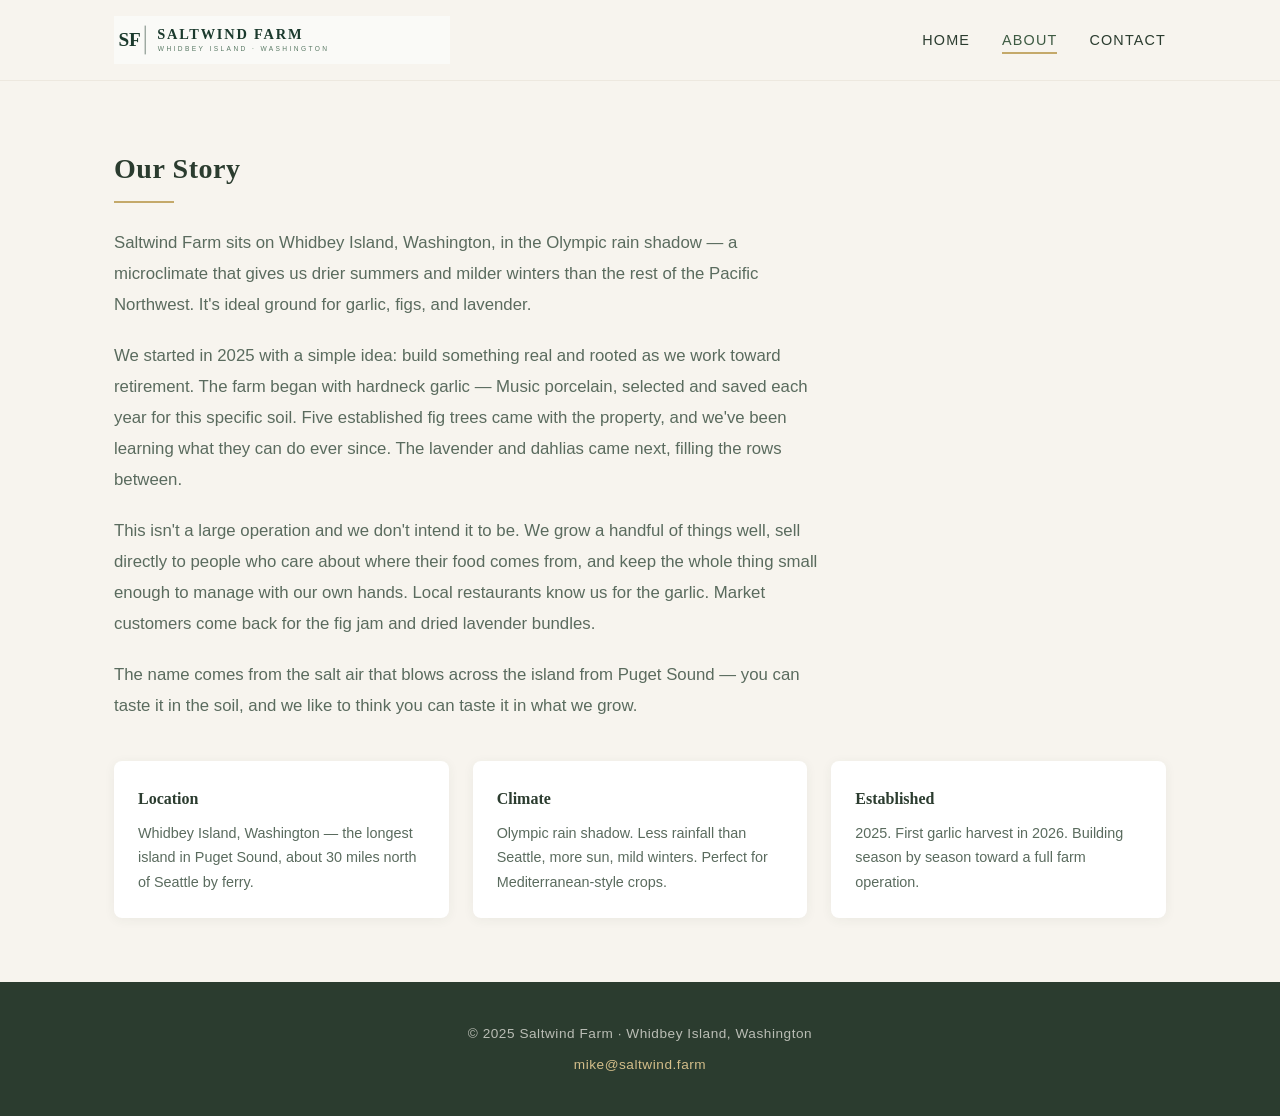
==== about.html @ 3598b9f9 "Initial site launch — Saltwind Farm website Three-page static site: Home, About, Contact. Uses farm " ====
<!DOCTYPE html>
<html lang="en">
<head>
  <meta charset="UTF-8">
  <meta name="viewport" content="width=device-width, initial-scale=1.0">
  <title>About — Saltwind Farm</title>
  <meta name="description" content="The story of Saltwind Farm — five years building toward retirement farming on Whidbey Island in Washington's Olympic rain shadow.">
  <link rel="stylesheet" href="css/style.css">
</head>
<body>

  <!-- Header -->
  <header class="site-header">
    <div class="header-inner">
      <a href="index.html" class="header-logo">
        <img src="images/saltwind-logo-horizontal.svg" alt="Saltwind Farm — Whidbey Island, Washington">
      </a>
      <button class="nav-toggle" aria-label="Toggle navigation" onclick="document.querySelector('.site-nav').classList.toggle('open')">
        <span></span><span></span><span></span>
      </button>
      <nav class="site-nav">
        <ul>
          <li><a href="index.html">Home</a></li>
          <li><a href="about.html" class="active">About</a></li>
          <li><a href="contact.html">Contact</a></li>
        </ul>
      </nav>
    </div>
  </header>

  <!-- About -->
  <section class="section">
    <h1 class="section-title">Our Story</h1>
    <hr class="section-rule">
    <div class="about-content">
      <p>
        Saltwind Farm sits on Whidbey Island, Washington, in the Olympic rain shadow — a
        microclimate that gives us drier summers and milder winters than the rest of the
        Pacific Northwest. It's ideal ground for garlic, figs, and lavender.
      </p>
      <p>
        We started in 2025 with a simple idea: build something real and rooted as we work
        toward retirement. The farm began with hardneck garlic — Music porcelain, selected
        and saved each year for this specific soil. Five established fig trees came with the
        property, and we've been learning what they can do ever since. The lavender and
        dahlias came next, filling the rows between.
      </p>
      <p>
        This isn't a large operation and we don't intend it to be. We grow a handful of things
        well, sell directly to people who care about where their food comes from, and keep the
        whole thing small enough to manage with our own hands. Local restaurants know us for
        the garlic. Market customers come back for the fig jam and dried lavender bundles.
      </p>
      <p>
        The name comes from the salt air that blows across the island from Puget Sound — you
        can taste it in the soil, and we like to think you can taste it in what we grow.
      </p>
    </div>

    <div class="about-details">
      <div class="detail-card">
        <h3>Location</h3>
        <p>Whidbey Island, Washington — the longest island in Puget Sound, about 30 miles north of Seattle by ferry.</p>
      </div>
      <div class="detail-card">
        <h3>Climate</h3>
        <p>Olympic rain shadow. Less rainfall than Seattle, more sun, mild winters. Perfect for Mediterranean-style crops.</p>
      </div>
      <div class="detail-card">
        <h3>Established</h3>
        <p>2025. First garlic harvest in 2026. Building season by season toward a full farm operation.</p>
      </div>
    </div>
  </section>

  <!-- Footer -->
  <footer class="site-footer">
    <div class="footer-inner">
      <p>&copy; 2025 Saltwind Farm &middot; Whidbey Island, Washington</p>
      <p style="margin-top:0.5rem;"><a href="mailto:mike@saltwind.farm">mike@saltwind.farm</a></p>
    </div>
  </footer>

</body>
</html>
---- css/style.css ----
/* ===== Saltwind Farm — Global Styles ===== */

:root {
  --green-dark: #2B3C2F;
  --green-mid: #3D5A42;
  --green-soft: #6B8F71;
  --cream: #F7F4EE;
  --cream-dark: #EDE8DF;
  --tan: #C4A96A;
  --tan-light: #D4BE8A;
  --brown: #3D2B1F;
  --text: #2B3C2F;
  --text-light: #5A6B5E;
  --lavender-soft: #D6CDE0;
  --font-serif: 'Georgia', 'Times New Roman', serif;
  --font-sans: 'Segoe UI', 'Helvetica Neue', Arial, sans-serif;
}

*, *::before, *::after {
  margin: 0;
  padding: 0;
  box-sizing: border-box;
}

html {
  font-size: 16px;
  scroll-behavior: smooth;
}

body {
  font-family: var(--font-sans);
  color: var(--text);
  background: var(--cream);
  line-height: 1.7;
}

img {
  max-width: 100%;
  height: auto;
  display: block;
}

a {
  color: var(--green-mid);
  text-decoration: none;
  transition: color 0.2s;
}
a:hover {
  color: var(--tan);
}

/* ===== Header / Nav ===== */

.site-header {
  background: var(--cream);
  border-bottom: 1px solid var(--cream-dark);
  position: sticky;
  top: 0;
  z-index: 100;
}

.header-inner {
  max-width: 1100px;
  margin: 0 auto;
  padding: 1rem 1.5rem;
  display: flex;
  align-items: center;
  justify-content: space-between;
}

.header-logo img {
  height: 48px;
  width: auto;
}

.nav-toggle {
  display: none;
  background: none;
  border: none;
  cursor: pointer;
  padding: 0.5rem;
}
.nav-toggle span {
  display: block;
  width: 24px;
  height: 2px;
  background: var(--green-dark);
  margin: 5px 0;
  transition: 0.3s;
}

.site-nav ul {
  list-style: none;
  display: flex;
  gap: 2rem;
}

.site-nav a {
  font-family: var(--font-sans);
  font-size: 0.9rem;
  letter-spacing: 0.08em;
  text-transform: uppercase;
  color: var(--green-dark);
  padding: 0.25rem 0;
  border-bottom: 2px solid transparent;
  transition: border-color 0.2s, color 0.2s;
}
.site-nav a:hover,
.site-nav a.active {
  border-bottom-color: var(--tan);
  color: var(--green-mid);
}

/* ===== Hero ===== */

.hero {
  text-align: center;
  padding: 5rem 1.5rem 4rem;
  background: var(--cream);
}

.hero-logo {
  max-width: 360px;
  margin: 0 auto 1.5rem;
}

.hero-tagline {
  font-family: var(--font-serif);
  font-size: 1.15rem;
  color: var(--text-light);
  font-style: italic;
  letter-spacing: 0.02em;
}

/* ===== Section basics ===== */

.section {
  max-width: 1100px;
  margin: 0 auto;
  padding: 4rem 1.5rem;
}

.section-alt {
  background: var(--cream-dark);
}

.section-title {
  font-family: var(--font-serif);
  font-size: 1.75rem;
  color: var(--green-dark);
  margin-bottom: 0.5rem;
  letter-spacing: 0.02em;
}

.section-rule {
  width: 60px;
  height: 2px;
  background: var(--tan);
  border: none;
  margin-bottom: 1.5rem;
}

.section-text {
  max-width: 680px;
  font-size: 1.05rem;
  line-height: 1.8;
  color: var(--text-light);
}

/* ===== Product cards (Home) ===== */

.products-grid {
  display: grid;
  grid-template-columns: repeat(auto-fit, minmax(220px, 1fr));
  gap: 2rem;
  margin-top: 2rem;
}

.product-card {
  background: #fff;
  border-radius: 8px;
  overflow: hidden;
  box-shadow: 0 2px 12px rgba(43, 60, 47, 0.08);
  transition: transform 0.2s, box-shadow 0.2s;
}
.product-card:hover {
  transform: translateY(-4px);
  box-shadow: 0 6px 20px rgba(43, 60, 47, 0.12);
}

.product-card img {
  width: 100%;
  height: 280px;
  object-fit: contain;
  background: var(--cream);
  padding: 1rem;
}

.product-card-body {
  padding: 1.25rem;
}

.product-card-body h3 {
  font-family: var(--font-serif);
  font-size: 1.1rem;
  color: var(--green-dark);
  margin-bottom: 0.35rem;
}

.product-card-body p {
  font-size: 0.9rem;
  color: var(--text-light);
  line-height: 1.6;
}

/* ===== About page ===== */

.about-content {
  max-width: 720px;
}

.about-content p {
  font-size: 1.05rem;
  color: var(--text-light);
  line-height: 1.85;
  margin-bottom: 1.25rem;
}

.about-content p:last-child {
  margin-bottom: 0;
}

.about-details {
  margin-top: 2.5rem;
  display: grid;
  grid-template-columns: repeat(auto-fit, minmax(200px, 1fr));
  gap: 1.5rem;
}

.detail-card {
  background: #fff;
  border-radius: 8px;
  padding: 1.5rem;
  box-shadow: 0 2px 12px rgba(43, 60, 47, 0.06);
}

.detail-card h3 {
  font-family: var(--font-serif);
  font-size: 1rem;
  color: var(--green-dark);
  margin-bottom: 0.5rem;
}

.detail-card p {
  font-size: 0.9rem;
  color: var(--text-light);
  margin-bottom: 0;
}

/* ===== Contact page ===== */

.contact-section {
  text-align: center;
  padding: 6rem 1.5rem;
}

.contact-email {
  display: inline-block;
  margin-top: 1.5rem;
  font-family: var(--font-serif);
  font-size: 1.5rem;
  color: var(--green-dark);
  border-bottom: 2px solid var(--tan);
  padding-bottom: 0.15rem;
  transition: color 0.2s;
}
.contact-email:hover {
  color: var(--tan);
}

.contact-note {
  margin-top: 2rem;
  font-size: 0.95rem;
  color: var(--text-light);
  max-width: 480px;
  margin-left: auto;
  margin-right: auto;
}

/* ===== Footer ===== */

.site-footer {
  background: var(--green-dark);
  color: var(--cream-dark);
  text-align: center;
  padding: 2.5rem 1.5rem;
}

.footer-inner {
  max-width: 1100px;
  margin: 0 auto;
}

.site-footer p {
  font-size: 0.85rem;
  color: rgba(247, 244, 238, 0.7);
  letter-spacing: 0.04em;
}

.site-footer a {
  color: var(--tan-light);
}
.site-footer a:hover {
  color: #fff;
}

/* ===== Mobile ===== */

@media (max-width: 768px) {
  .nav-toggle {
    display: block;
  }

  .site-nav {
    display: none;
    position: absolute;
    top: 100%;
    left: 0;
    right: 0;
    background: var(--cream);
    border-bottom: 1px solid var(--cream-dark);
    padding: 1rem 1.5rem;
  }

  .site-nav.open {
    display: block;
  }

  .site-nav ul {
    flex-direction: column;
    gap: 1rem;
  }

  .hero {
    padding: 3.5rem 1.5rem 3rem;
  }

  .hero-logo {
    max-width: 260px;
  }

  .section {
    padding: 3rem 1.5rem;
  }

  .section-title {
    font-size: 1.5rem;
  }

  .products-grid {
    grid-template-columns: repeat(2, 1fr);
    gap: 1rem;
  }

  .contact-email {
    font-size: 1.2rem;
  }
}

@media (max-width: 480px) {
  .products-grid {
    grid-template-columns: 1fr;
    max-width: 300px;
    margin-left: auto;
    margin-right: auto;
  }
}
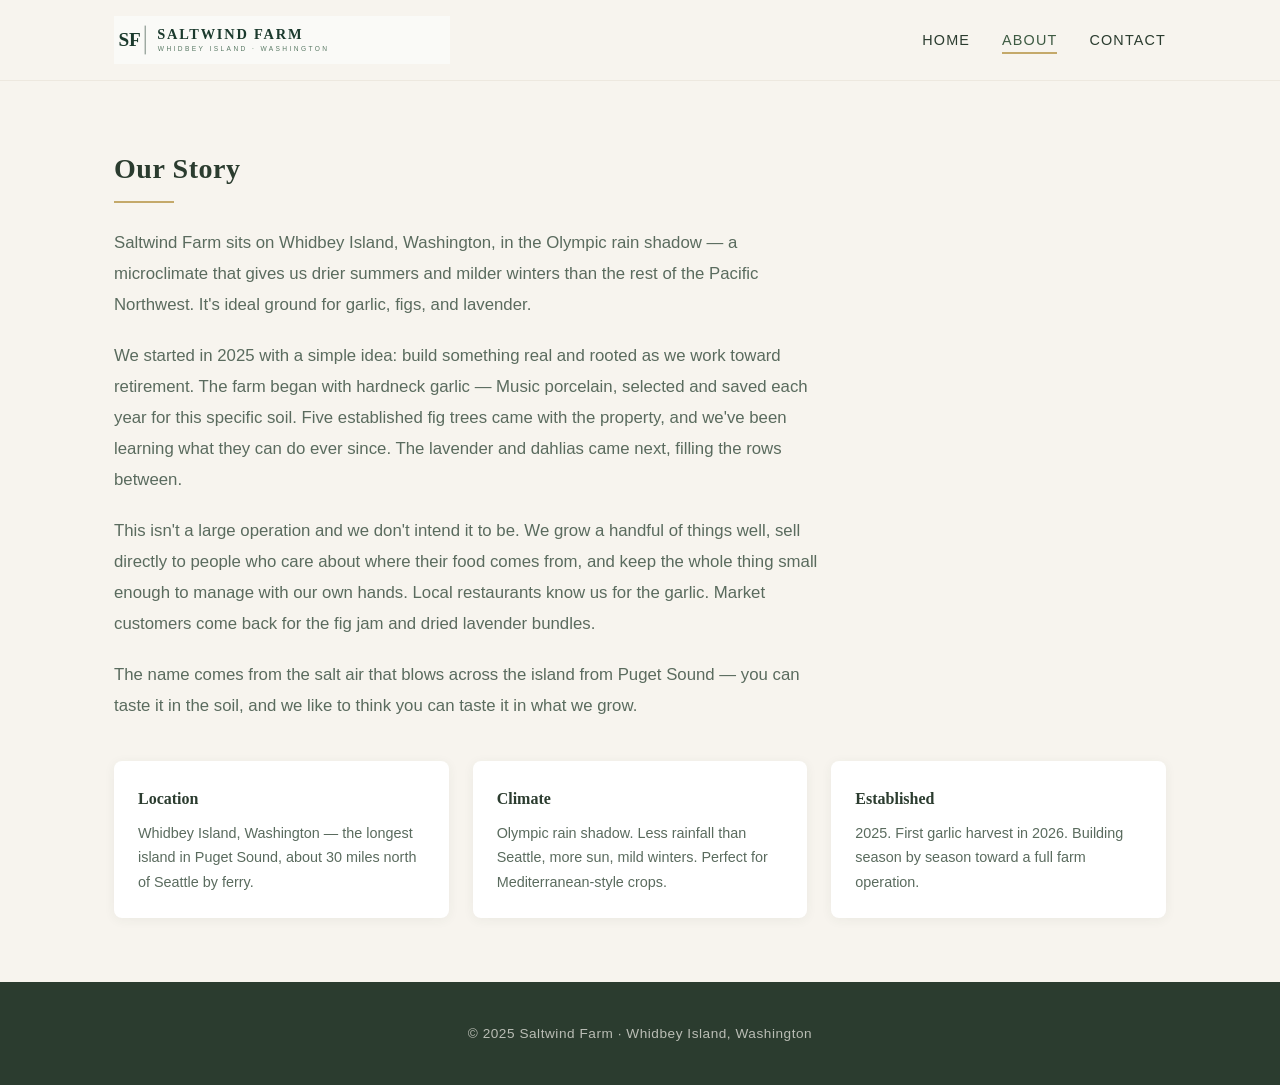
==== commit f9056d4f: "Remove contact email — farm not yet open for business Co-Authored-By: Claude Opus 4.6 (1M context) <" ====
--- a/about.html
+++ b/about.html
@@ -77,7 +77,6 @@
   <footer class="site-footer">
     <div class="footer-inner">
       <p>&copy; 2025 Saltwind Farm &middot; Whidbey Island, Washington</p>
-      <p style="margin-top:0.5rem;"><a href="mailto:mike@saltwind.farm">mike@saltwind.farm</a></p>
     </div>
   </footer>
 
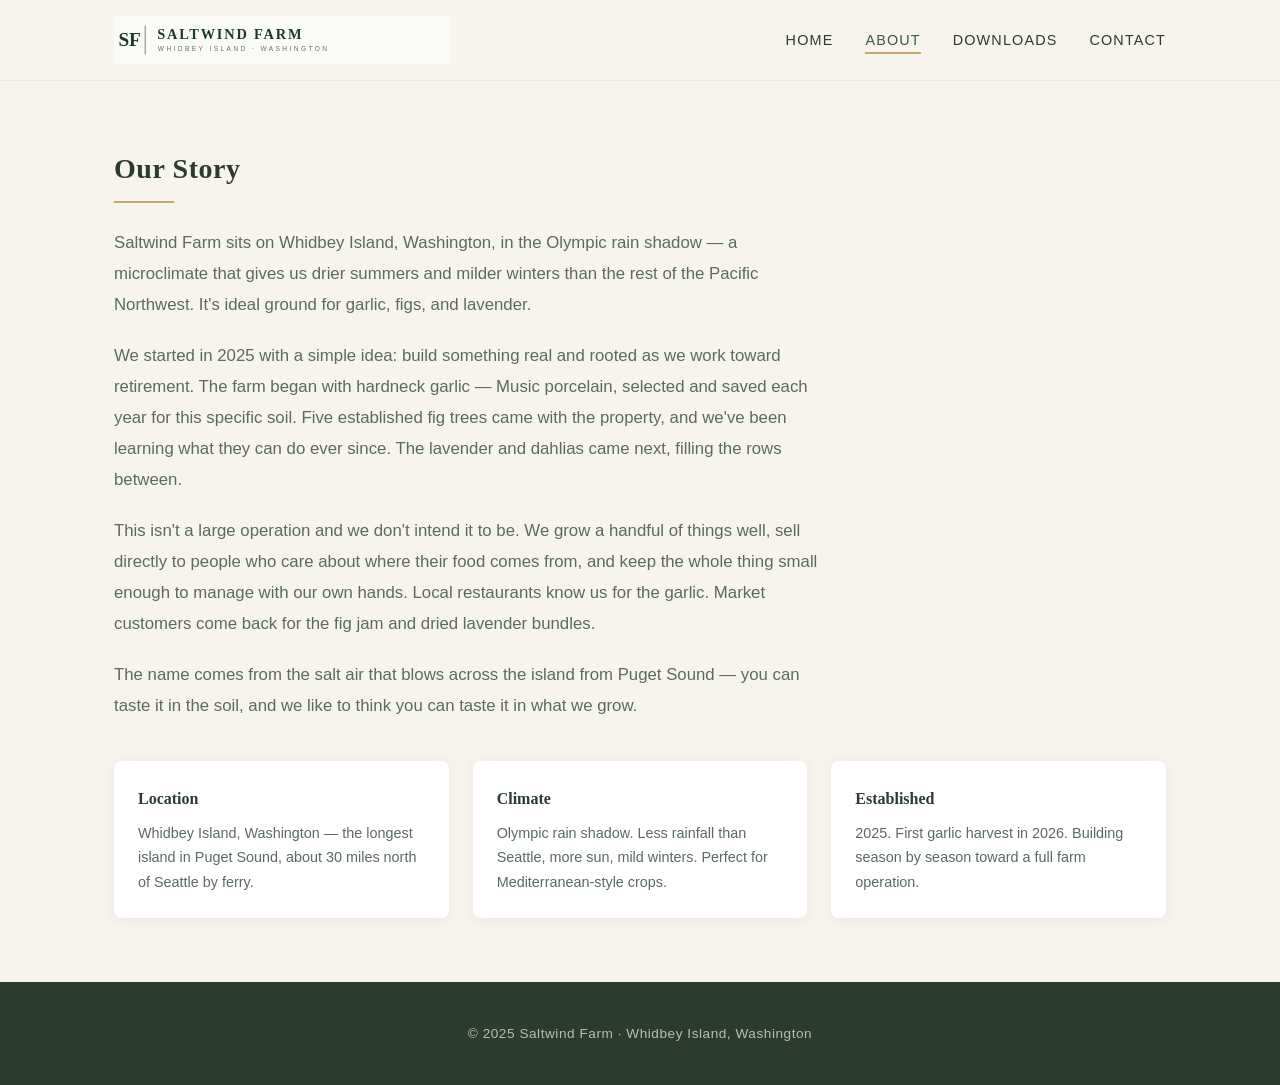
==== commit 9d81b76d: "Add Downloads page with Homestead Planner macOS test builds New downloads.html page links to Apple S" ====
--- a/about.html
+++ b/about.html
@@ -22,6 +22,7 @@
         <ul>
           <li><a href="index.html">Home</a></li>
           <li><a href="about.html" class="active">About</a></li>
+          <li><a href="downloads.html">Downloads</a></li>
           <li><a href="contact.html">Contact</a></li>
         </ul>
       </nav>
--- a/css/style.css
+++ b/css/style.css
@@ -287,6 +287,98 @@
   margin-right: auto;
 }
 
+/* ===== Downloads page ===== */
+
+.downloads-list {
+  margin-top: 2rem;
+  display: grid;
+  gap: 2rem;
+}
+
+.download-card {
+  background: #fff;
+  border-radius: 8px;
+  box-shadow: 0 2px 12px rgba(43, 60, 47, 0.08);
+  overflow: hidden;
+}
+
+.download-card-body {
+  padding: 1.75rem 2rem;
+}
+
+.download-card-body h3 {
+  font-family: var(--font-serif);
+  font-size: 1.4rem;
+  color: var(--green-dark);
+  margin-bottom: 0.25rem;
+}
+
+.download-meta {
+  font-size: 0.85rem;
+  color: var(--text-light);
+  letter-spacing: 0.04em;
+  text-transform: uppercase;
+  margin-bottom: 1rem;
+}
+
+.download-card-body > p {
+  font-size: 1rem;
+  color: var(--text-light);
+  line-height: 1.7;
+  margin-bottom: 1.25rem;
+}
+
+.download-buttons {
+  display: flex;
+  flex-wrap: wrap;
+  gap: 0.75rem;
+  margin-bottom: 1.25rem;
+}
+
+.download-btn {
+  display: inline-flex;
+  flex-direction: column;
+  align-items: flex-start;
+  background: var(--green-mid);
+  color: var(--cream);
+  padding: 0.75rem 1.25rem;
+  border-radius: 6px;
+  text-decoration: none;
+  transition: background 0.2s, transform 0.15s;
+  min-width: 180px;
+}
+.download-btn:hover {
+  background: var(--green-dark);
+  color: #fff;
+  transform: translateY(-1px);
+}
+
+.download-btn-label {
+  font-size: 1rem;
+  font-weight: 600;
+  letter-spacing: 0.02em;
+}
+
+.download-btn-sub {
+  font-size: 0.78rem;
+  opacity: 0.85;
+  margin-top: 0.15rem;
+  letter-spacing: 0.03em;
+}
+
+.download-note {
+  font-size: 0.85rem;
+  color: var(--text-light);
+  line-height: 1.6;
+  margin-bottom: 0.5rem;
+  padding-left: 0.75rem;
+  border-left: 2px solid var(--cream-dark);
+}
+
+.download-note:last-child {
+  margin-bottom: 0;
+}
+
 /* ===== Footer ===== */
 
 .site-footer {
